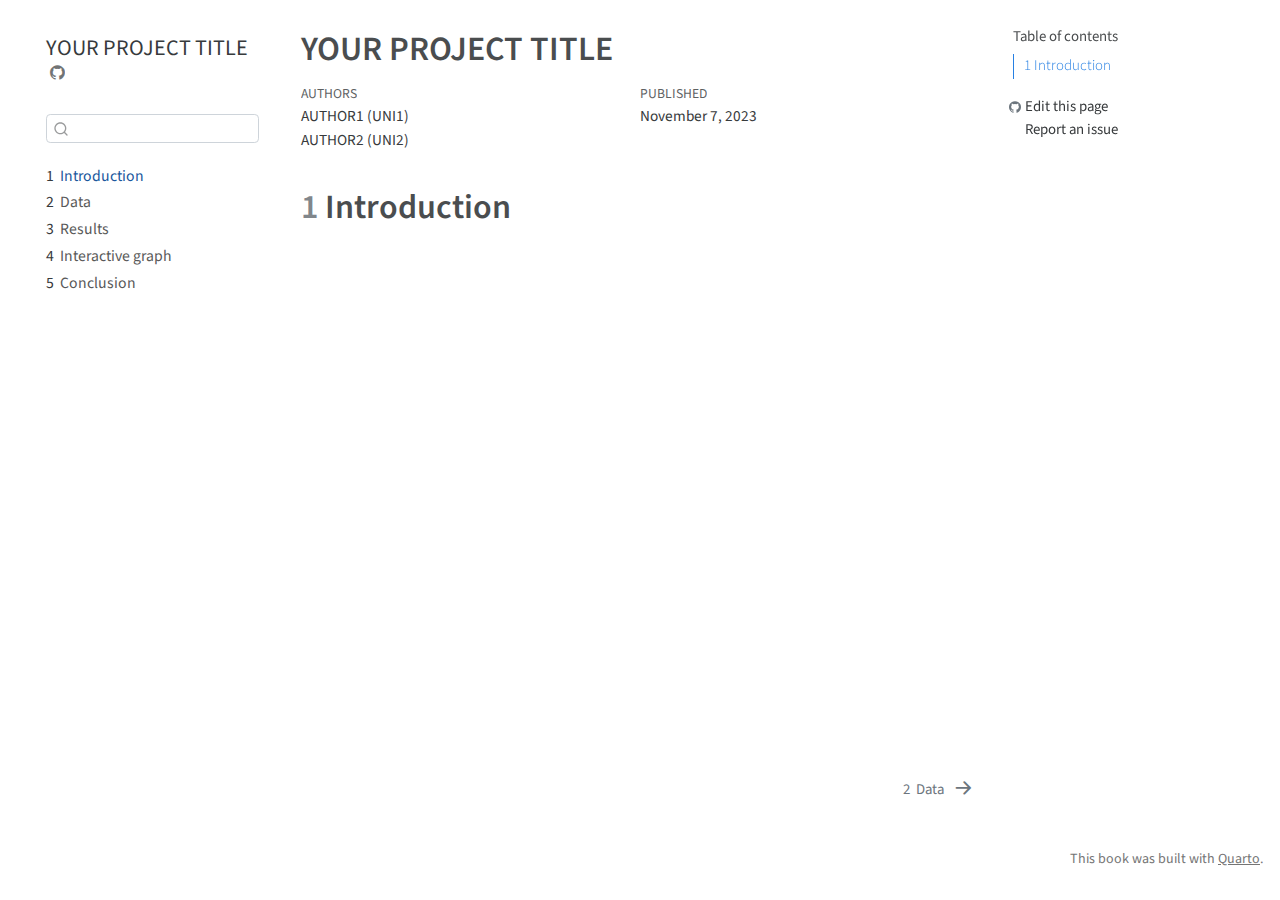
==== docs/index.html @ 38a22378 "Initial commit" ====
<!DOCTYPE html>
<html xmlns="http://www.w3.org/1999/xhtml" lang="en" xml:lang="en"><head>

<meta charset="utf-8">
<meta name="generator" content="quarto-1.3.433">

<meta name="viewport" content="width=device-width, initial-scale=1.0, user-scalable=yes">

<meta name="author" content="AUTHOR1 (UNI1)">
<meta name="author" content="AUTHOR2 (UNI2)">
<meta name="dcterms.date" content="2023-11-07">

<title>YOUR PROJECT TITLE</title>
<style>
code{white-space: pre-wrap;}
span.smallcaps{font-variant: small-caps;}
div.columns{display: flex; gap: min(4vw, 1.5em);}
div.column{flex: auto; overflow-x: auto;}
div.hanging-indent{margin-left: 1.5em; text-indent: -1.5em;}
ul.task-list{list-style: none;}
ul.task-list li input[type="checkbox"] {
  width: 0.8em;
  margin: 0 0.8em 0.2em -1em; /* quarto-specific, see https://github.com/quarto-dev/quarto-cli/issues/4556 */ 
  vertical-align: middle;
}
</style>


<script src="site_libs/quarto-nav/quarto-nav.js"></script>
<script src="site_libs/quarto-nav/headroom.min.js"></script>
<script src="site_libs/clipboard/clipboard.min.js"></script>
<script src="site_libs/quarto-search/autocomplete.umd.js"></script>
<script src="site_libs/quarto-search/fuse.min.js"></script>
<script src="site_libs/quarto-search/quarto-search.js"></script>
<meta name="quarto:offset" content="./">
<link href="./data.html" rel="next">
<script src="site_libs/quarto-html/quarto.js"></script>
<script src="site_libs/quarto-html/popper.min.js"></script>
<script src="site_libs/quarto-html/tippy.umd.min.js"></script>
<script src="site_libs/quarto-html/anchor.min.js"></script>
<link href="site_libs/quarto-html/tippy.css" rel="stylesheet">
<link href="site_libs/quarto-html/quarto-syntax-highlighting.css" rel="stylesheet" id="quarto-text-highlighting-styles">
<script src="site_libs/bootstrap/bootstrap.min.js"></script>
<link href="site_libs/bootstrap/bootstrap-icons.css" rel="stylesheet">
<link href="site_libs/bootstrap/bootstrap.min.css" rel="stylesheet" id="quarto-bootstrap" data-mode="light">
<script id="quarto-search-options" type="application/json">{
  "location": "sidebar",
  "copy-button": false,
  "collapse-after": 3,
  "panel-placement": "start",
  "type": "textbox",
  "limit": 20,
  "language": {
    "search-no-results-text": "No results",
    "search-matching-documents-text": "matching documents",
    "search-copy-link-title": "Copy link to search",
    "search-hide-matches-text": "Hide additional matches",
    "search-more-match-text": "more match in this document",
    "search-more-matches-text": "more matches in this document",
    "search-clear-button-title": "Clear",
    "search-detached-cancel-button-title": "Cancel",
    "search-submit-button-title": "Submit",
    "search-label": "Search"
  }
}</script>


</head>

<body class="nav-sidebar floating">

<div id="quarto-search-results"></div>
  <header id="quarto-header" class="headroom fixed-top">
  <nav class="quarto-secondary-nav">
    <div class="container-fluid d-flex">
      <button type="button" class="quarto-btn-toggle btn" data-bs-toggle="collapse" data-bs-target="#quarto-sidebar,#quarto-sidebar-glass" aria-controls="quarto-sidebar" aria-expanded="false" aria-label="Toggle sidebar navigation" onclick="if (window.quartoToggleHeadroom) { window.quartoToggleHeadroom(); }">
        <i class="bi bi-layout-text-sidebar-reverse"></i>
      </button>
      <nav class="quarto-page-breadcrumbs" aria-label="breadcrumb"><ol class="breadcrumb"><li class="breadcrumb-item"><a href="./index.html"><span class="chapter-number">1</span>&nbsp; <span class="chapter-title">Introduction</span></a></li></ol></nav>
      <a class="flex-grow-1" role="button" data-bs-toggle="collapse" data-bs-target="#quarto-sidebar,#quarto-sidebar-glass" aria-controls="quarto-sidebar" aria-expanded="false" aria-label="Toggle sidebar navigation" onclick="if (window.quartoToggleHeadroom) { window.quartoToggleHeadroom(); }">      
      </a>
      <button type="button" class="btn quarto-search-button" aria-label="" onclick="window.quartoOpenSearch();">
        <i class="bi bi-search"></i>
      </button>
    </div>
  </nav>
</header>
<!-- content -->
<div id="quarto-content" class="quarto-container page-columns page-rows-contents page-layout-article">
<!-- sidebar -->
  <nav id="quarto-sidebar" class="sidebar collapse collapse-horizontal sidebar-navigation floating overflow-auto">
    <div class="pt-lg-2 mt-2 text-left sidebar-header">
    <div class="sidebar-title mb-0 py-0">
      <a href="./">YOUR PROJECT TITLE</a> 
        <div class="sidebar-tools-main">
    <a href="https://github.com/YOUR_GITHUB_ACCOUNT/REPO_NAME" rel="" title="Source Code" class="quarto-navigation-tool px-1" aria-label="Source Code"><i class="bi bi-github"></i></a>
</div>
    </div>
      </div>
        <div class="mt-2 flex-shrink-0 align-items-center">
        <div class="sidebar-search">
        <div id="quarto-search" class="" title="Search"></div>
        </div>
        </div>
    <div class="sidebar-menu-container"> 
    <ul class="list-unstyled mt-1">
        <li class="sidebar-item">
  <div class="sidebar-item-container"> 
  <a href="./index.html" class="sidebar-item-text sidebar-link active">
 <span class="menu-text"><span class="chapter-number">1</span>&nbsp; <span class="chapter-title">Introduction</span></span></a>
  </div>
</li>
        <li class="sidebar-item">
  <div class="sidebar-item-container"> 
  <a href="./data.html" class="sidebar-item-text sidebar-link">
 <span class="menu-text"><span class="chapter-number">2</span>&nbsp; <span class="chapter-title">Data</span></span></a>
  </div>
</li>
        <li class="sidebar-item">
  <div class="sidebar-item-container"> 
  <a href="./results.html" class="sidebar-item-text sidebar-link">
 <span class="menu-text"><span class="chapter-number">3</span>&nbsp; <span class="chapter-title">Results</span></span></a>
  </div>
</li>
        <li class="sidebar-item">
  <div class="sidebar-item-container"> 
  <a href="./d3graph.html" class="sidebar-item-text sidebar-link">
 <span class="menu-text"><span class="chapter-number">4</span>&nbsp; <span class="chapter-title">Interactive graph</span></span></a>
  </div>
</li>
        <li class="sidebar-item">
  <div class="sidebar-item-container"> 
  <a href="./conclusion.html" class="sidebar-item-text sidebar-link">
 <span class="menu-text"><span class="chapter-number">5</span>&nbsp; <span class="chapter-title">Conclusion</span></span></a>
  </div>
</li>
    </ul>
    </div>
</nav>
<div id="quarto-sidebar-glass" data-bs-toggle="collapse" data-bs-target="#quarto-sidebar,#quarto-sidebar-glass"></div>
<!-- margin-sidebar -->
    <div id="quarto-margin-sidebar" class="sidebar margin-sidebar">
        <nav id="TOC" role="doc-toc" class="toc-active">
    <h2 id="toc-title">Table of contents</h2>
   
  <ul>
  <li><a href="#introduction" id="toc-introduction" class="nav-link active" data-scroll-target="#introduction"><span class="header-section-number">1</span> Introduction</a></li>
  </ul>
<div class="toc-actions"><div><i class="bi bi-github"></i></div><div class="action-links"><p><a href="https://github.com/YOUR_GITHUB_ACCOUNT/REPO_NAME/edit/main/index.qmd" class="toc-action">Edit this page</a></p><p><a href="https://github.com/YOUR_GITHUB_ACCOUNT/REPO_NAME/issues/new" class="toc-action">Report an issue</a></p></div></div></nav>
    </div>
<!-- main -->
<main class="content" id="quarto-document-content">

<header id="title-block-header" class="quarto-title-block default">
<div class="quarto-title">
<h1 class="title">YOUR PROJECT TITLE</h1>
</div>



<div class="quarto-title-meta">

    <div>
    <div class="quarto-title-meta-heading">Authors</div>
    <div class="quarto-title-meta-contents">
             <p>AUTHOR1 (UNI1) </p>
             <p>AUTHOR2 (UNI2) </p>
          </div>
  </div>
    
    <div>
    <div class="quarto-title-meta-heading">Published</div>
    <div class="quarto-title-meta-contents">
      <p class="date">November 7, 2023</p>
    </div>
  </div>
  
    
  </div>
  

</header>

<section id="introduction" class="level1" data-number="1">
<h1 data-number="1"><span class="header-section-number">1</span> Introduction</h1>


</section>

</main> <!-- /main -->
<script id="quarto-html-after-body" type="application/javascript">
window.document.addEventListener("DOMContentLoaded", function (event) {
  const toggleBodyColorMode = (bsSheetEl) => {
    const mode = bsSheetEl.getAttribute("data-mode");
    const bodyEl = window.document.querySelector("body");
    if (mode === "dark") {
      bodyEl.classList.add("quarto-dark");
      bodyEl.classList.remove("quarto-light");
    } else {
      bodyEl.classList.add("quarto-light");
      bodyEl.classList.remove("quarto-dark");
    }
  }
  const toggleBodyColorPrimary = () => {
    const bsSheetEl = window.document.querySelector("link#quarto-bootstrap");
    if (bsSheetEl) {
      toggleBodyColorMode(bsSheetEl);
    }
  }
  toggleBodyColorPrimary();  
  const icon = "";
  const anchorJS = new window.AnchorJS();
  anchorJS.options = {
    placement: 'right',
    icon: icon
  };
  anchorJS.add('.anchored');
  const isCodeAnnotation = (el) => {
    for (const clz of el.classList) {
      if (clz.startsWith('code-annotation-')) {                     
        return true;
      }
    }
    return false;
  }
  const clipboard = new window.ClipboardJS('.code-copy-button', {
    text: function(trigger) {
      const codeEl = trigger.previousElementSibling.cloneNode(true);
      for (const childEl of codeEl.children) {
        if (isCodeAnnotation(childEl)) {
          childEl.remove();
        }
      }
      return codeEl.innerText;
    }
  });
  clipboard.on('success', function(e) {
    // button target
    const button = e.trigger;
    // don't keep focus
    button.blur();
    // flash "checked"
    button.classList.add('code-copy-button-checked');
    var currentTitle = button.getAttribute("title");
    button.setAttribute("title", "Copied!");
    let tooltip;
    if (window.bootstrap) {
      button.setAttribute("data-bs-toggle", "tooltip");
      button.setAttribute("data-bs-placement", "left");
      button.setAttribute("data-bs-title", "Copied!");
      tooltip = new bootstrap.Tooltip(button, 
        { trigger: "manual", 
          customClass: "code-copy-button-tooltip",
          offset: [0, -8]});
      tooltip.show();    
    }
    setTimeout(function() {
      if (tooltip) {
        tooltip.hide();
        button.removeAttribute("data-bs-title");
        button.removeAttribute("data-bs-toggle");
        button.removeAttribute("data-bs-placement");
      }
      button.setAttribute("title", currentTitle);
      button.classList.remove('code-copy-button-checked');
    }, 1000);
    // clear code selection
    e.clearSelection();
  });
  function tippyHover(el, contentFn) {
    const config = {
      allowHTML: true,
      content: contentFn,
      maxWidth: 500,
      delay: 100,
      arrow: false,
      appendTo: function(el) {
          return el.parentElement;
      },
      interactive: true,
      interactiveBorder: 10,
      theme: 'quarto',
      placement: 'bottom-start'
    };
    window.tippy(el, config); 
  }
  const noterefs = window.document.querySelectorAll('a[role="doc-noteref"]');
  for (var i=0; i<noterefs.length; i++) {
    const ref = noterefs[i];
    tippyHover(ref, function() {
      // use id or data attribute instead here
      let href = ref.getAttribute('data-footnote-href') || ref.getAttribute('href');
      try { href = new URL(href).hash; } catch {}
      const id = href.replace(/^#\/?/, "");
      const note = window.document.getElementById(id);
      return note.innerHTML;
    });
  }
      let selectedAnnoteEl;
      const selectorForAnnotation = ( cell, annotation) => {
        let cellAttr = 'data-code-cell="' + cell + '"';
        let lineAttr = 'data-code-annotation="' +  annotation + '"';
        const selector = 'span[' + cellAttr + '][' + lineAttr + ']';
        return selector;
      }
      const selectCodeLines = (annoteEl) => {
        const doc = window.document;
        const targetCell = annoteEl.getAttribute("data-target-cell");
        const targetAnnotation = annoteEl.getAttribute("data-target-annotation");
        const annoteSpan = window.document.querySelector(selectorForAnnotation(targetCell, targetAnnotation));
        const lines = annoteSpan.getAttribute("data-code-lines").split(",");
        const lineIds = lines.map((line) => {
          return targetCell + "-" + line;
        })
        let top = null;
        let height = null;
        let parent = null;
        if (lineIds.length > 0) {
            //compute the position of the single el (top and bottom and make a div)
            const el = window.document.getElementById(lineIds[0]);
            top = el.offsetTop;
            height = el.offsetHeight;
            parent = el.parentElement.parentElement;
          if (lineIds.length > 1) {
            const lastEl = window.document.getElementById(lineIds[lineIds.length - 1]);
            const bottom = lastEl.offsetTop + lastEl.offsetHeight;
            height = bottom - top;
          }
          if (top !== null && height !== null && parent !== null) {
            // cook up a div (if necessary) and position it 
            let div = window.document.getElementById("code-annotation-line-highlight");
            if (div === null) {
              div = window.document.createElement("div");
              div.setAttribute("id", "code-annotation-line-highlight");
              div.style.position = 'absolute';
              parent.appendChild(div);
            }
            div.style.top = top - 2 + "px";
            div.style.height = height + 4 + "px";
            let gutterDiv = window.document.getElementById("code-annotation-line-highlight-gutter");
            if (gutterDiv === null) {
              gutterDiv = window.document.createElement("div");
              gutterDiv.setAttribute("id", "code-annotation-line-highlight-gutter");
              gutterDiv.style.position = 'absolute';
              const codeCell = window.document.getElementById(targetCell);
              const gutter = codeCell.querySelector('.code-annotation-gutter');
              gutter.appendChild(gutterDiv);
            }
            gutterDiv.style.top = top - 2 + "px";
            gutterDiv.style.height = height + 4 + "px";
          }
          selectedAnnoteEl = annoteEl;
        }
      };
      const unselectCodeLines = () => {
        const elementsIds = ["code-annotation-line-highlight", "code-annotation-line-highlight-gutter"];
        elementsIds.forEach((elId) => {
          const div = window.document.getElementById(elId);
          if (div) {
            div.remove();
          }
        });
        selectedAnnoteEl = undefined;
      };
      // Attach click handler to the DT
      const annoteDls = window.document.querySelectorAll('dt[data-target-cell]');
      for (const annoteDlNode of annoteDls) {
        annoteDlNode.addEventListener('click', (event) => {
          const clickedEl = event.target;
          if (clickedEl !== selectedAnnoteEl) {
            unselectCodeLines();
            const activeEl = window.document.querySelector('dt[data-target-cell].code-annotation-active');
            if (activeEl) {
              activeEl.classList.remove('code-annotation-active');
            }
            selectCodeLines(clickedEl);
            clickedEl.classList.add('code-annotation-active');
          } else {
            // Unselect the line
            unselectCodeLines();
            clickedEl.classList.remove('code-annotation-active');
          }
        });
      }
  const findCites = (el) => {
    const parentEl = el.parentElement;
    if (parentEl) {
      const cites = parentEl.dataset.cites;
      if (cites) {
        return {
          el,
          cites: cites.split(' ')
        };
      } else {
        return findCites(el.parentElement)
      }
    } else {
      return undefined;
    }
  };
  var bibliorefs = window.document.querySelectorAll('a[role="doc-biblioref"]');
  for (var i=0; i<bibliorefs.length; i++) {
    const ref = bibliorefs[i];
    const citeInfo = findCites(ref);
    if (citeInfo) {
      tippyHover(citeInfo.el, function() {
        var popup = window.document.createElement('div');
        citeInfo.cites.forEach(function(cite) {
          var citeDiv = window.document.createElement('div');
          citeDiv.classList.add('hanging-indent');
          citeDiv.classList.add('csl-entry');
          var biblioDiv = window.document.getElementById('ref-' + cite);
          if (biblioDiv) {
            citeDiv.innerHTML = biblioDiv.innerHTML;
          }
          popup.appendChild(citeDiv);
        });
        return popup.innerHTML;
      });
    }
  }
});
</script>
<nav class="page-navigation">
  <div class="nav-page nav-page-previous">
  </div>
  <div class="nav-page nav-page-next">
      <a href="./data.html" class="pagination-link">
        <span class="nav-page-text"><span class="chapter-number">2</span>&nbsp; <span class="chapter-title">Data</span></span> <i class="bi bi-arrow-right-short"></i>
      </a>
  </div>
</nav>
</div> <!-- /content -->
<footer class="footer">
  <div class="nav-footer">
    <div class="nav-footer-left">
      &nbsp;
    </div>   
    <div class="nav-footer-center">
      &nbsp;
    </div>
    <div class="nav-footer-right">This book was built with <a href="https://quarto.org/">Quarto</a>.</div>
  </div>
</footer>



</body></html>
---- docs/site_libs/quarto-html/tippy.css ----
.tippy-box[data-animation=fade][data-state=hidden]{opacity:0}[data-tippy-root]{max-width:calc(100vw - 10px)}.tippy-box{position:relative;background-color:#333;color:#fff;border-radius:4px;font-size:14px;line-height:1.4;white-space:normal;outline:0;transition-property:transform,visibility,opacity}.tippy-box[data-placement^=top]>.tippy-arrow{bottom:0}.tippy-box[data-placement^=top]>.tippy-arrow:before{bottom:-7px;left:0;border-width:8px 8px 0;border-top-color:initial;transform-origin:center top}.tippy-box[data-placement^=bottom]>.tippy-arrow{top:0}.tippy-box[data-placement^=bottom]>.tippy-arrow:before{top:-7px;left:0;border-width:0 8px 8px;border-bottom-color:initial;transform-origin:center bottom}.tippy-box[data-placement^=left]>.tippy-arrow{right:0}.tippy-box[data-placement^=left]>.tippy-arrow:before{border-width:8px 0 8px 8px;border-left-color:initial;right:-7px;transform-origin:center left}.tippy-box[data-placement^=right]>.tippy-arrow{left:0}.tippy-box[data-placement^=right]>.tippy-arrow:before{left:-7px;border-width:8px 8px 8px 0;border-right-color:initial;transform-origin:center right}.tippy-box[data-inertia][data-state=visible]{transition-timing-function:cubic-bezier(.54,1.5,.38,1.11)}.tippy-arrow{width:16px;height:16px;color:#333}.tippy-arrow:before{content:"";position:absolute;border-color:transparent;border-style:solid}.tippy-content{position:relative;padding:5px 9px;z-index:1}
---- docs/site_libs/quarto-html/quarto-syntax-highlighting.css ----
/* quarto syntax highlight colors */
:root {
  --quarto-hl-ot-color: #003B4F;
  --quarto-hl-at-color: #657422;
  --quarto-hl-ss-color: #20794D;
  --quarto-hl-an-color: #5E5E5E;
  --quarto-hl-fu-color: #4758AB;
  --quarto-hl-st-color: #20794D;
  --quarto-hl-cf-color: #003B4F;
  --quarto-hl-op-color: #5E5E5E;
  --quarto-hl-er-color: #AD0000;
  --quarto-hl-bn-color: #AD0000;
  --quarto-hl-al-color: #AD0000;
  --quarto-hl-va-color: #111111;
  --quarto-hl-bu-color: inherit;
  --quarto-hl-ex-color: inherit;
  --quarto-hl-pp-color: #AD0000;
  --quarto-hl-in-color: #5E5E5E;
  --quarto-hl-vs-color: #20794D;
  --quarto-hl-wa-color: #5E5E5E;
  --quarto-hl-do-color: #5E5E5E;
  --quarto-hl-im-color: #00769E;
  --quarto-hl-ch-color: #20794D;
  --quarto-hl-dt-color: #AD0000;
  --quarto-hl-fl-color: #AD0000;
  --quarto-hl-co-color: #5E5E5E;
  --quarto-hl-cv-color: #5E5E5E;
  --quarto-hl-cn-color: #8f5902;
  --quarto-hl-sc-color: #5E5E5E;
  --quarto-hl-dv-color: #AD0000;
  --quarto-hl-kw-color: #003B4F;
}

/* other quarto variables */
:root {
  --quarto-font-monospace: SFMono-Regular, Menlo, Monaco, Consolas, "Liberation Mono", "Courier New", monospace;
}

pre > code.sourceCode > span {
  color: #003B4F;
}

code span {
  color: #003B4F;
}

code.sourceCode > span {
  color: #003B4F;
}

div.sourceCode,
div.sourceCode pre.sourceCode {
  color: #003B4F;
}

code span.ot {
  color: #003B4F;
  font-style: inherit;
}

code span.at {
  color: #657422;
  font-style: inherit;
}

code span.ss {
  color: #20794D;
  font-style: inherit;
}

code span.an {
  color: #5E5E5E;
  font-style: inherit;
}

code span.fu {
  color: #4758AB;
  font-style: inherit;
}

code span.st {
  color: #20794D;
  font-style: inherit;
}

code span.cf {
  color: #003B4F;
  font-style: inherit;
}

code span.op {
  color: #5E5E5E;
  font-style: inherit;
}

code span.er {
  color: #AD0000;
  font-style: inherit;
}

code span.bn {
  color: #AD0000;
  font-style: inherit;
}

code span.al {
  color: #AD0000;
  font-style: inherit;
}

code span.va {
  color: #111111;
  font-style: inherit;
}

code span.bu {
  font-style: inherit;
}

code span.ex {
  font-style: inherit;
}

code span.pp {
  color: #AD0000;
  font-style: inherit;
}

code span.in {
  color: #5E5E5E;
  font-style: inherit;
}

code span.vs {
  color: #20794D;
  font-style: inherit;
}

code span.wa {
  color: #5E5E5E;
  font-style: italic;
}

code span.do {
  color: #5E5E5E;
  font-style: italic;
}

code span.im {
  color: #00769E;
  font-style: inherit;
}

code span.ch {
  color: #20794D;
  font-style: inherit;
}

code span.dt {
  color: #AD0000;
  font-style: inherit;
}

code span.fl {
  color: #AD0000;
  font-style: inherit;
}

code span.co {
  color: #5E5E5E;
  font-style: inherit;
}

code span.cv {
  color: #5E5E5E;
  font-style: italic;
}

code span.cn {
  color: #8f5902;
  font-style: inherit;
}

code span.sc {
  color: #5E5E5E;
  font-style: inherit;
}

code span.dv {
  color: #AD0000;
  font-style: inherit;
}

code span.kw {
  color: #003B4F;
  font-style: inherit;
}

.prevent-inlining {
  content: "</";
}

/*# sourceMappingURL=debc5d5d77c3f9108843748ff7464032.css.map */
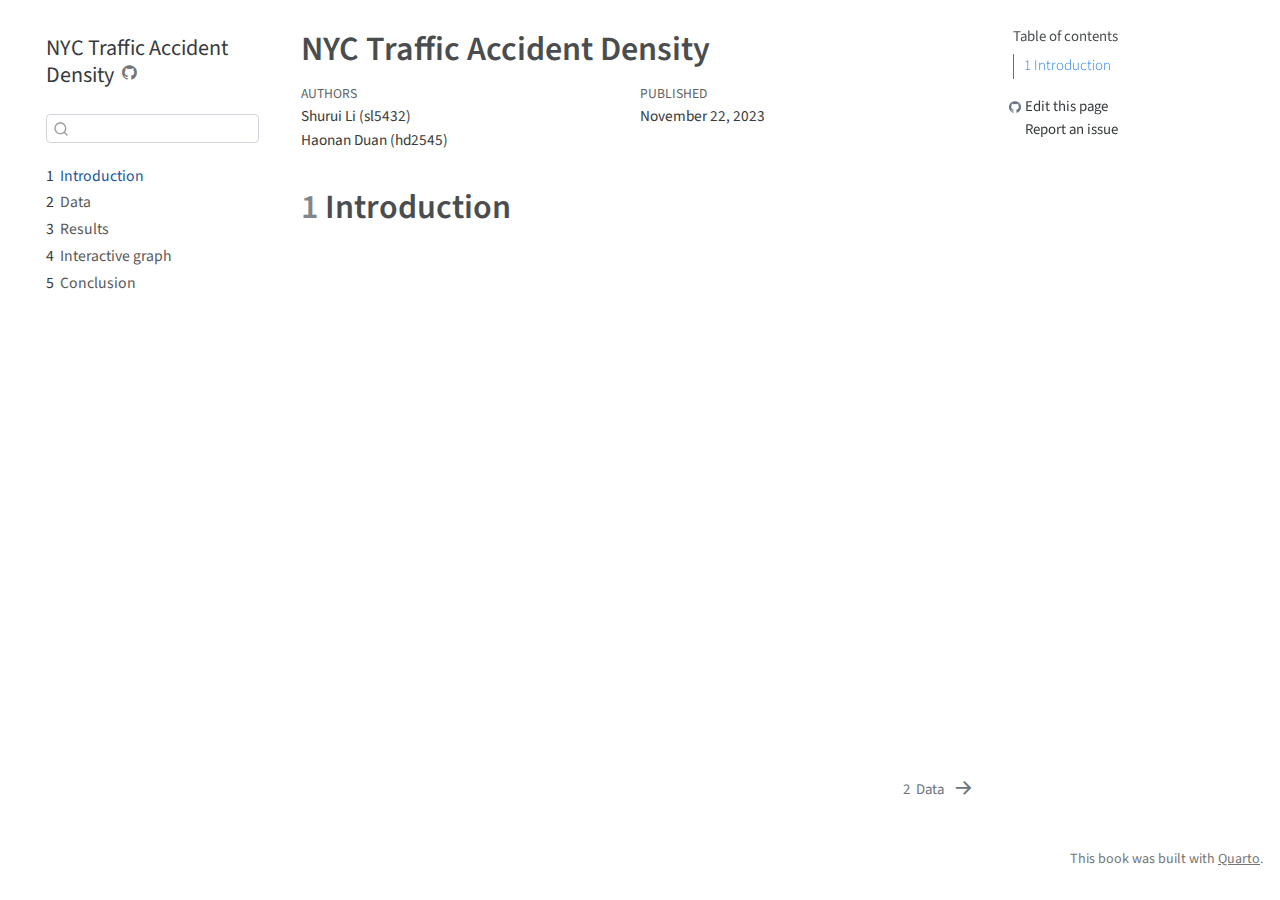
==== commit 819dd0c3: "Initial Render" ====
--- a/docs/index.html
+++ b/docs/index.html
@@ -6,11 +6,11 @@
 
 <meta name="viewport" content="width=device-width, initial-scale=1.0, user-scalable=yes">
 
-<meta name="author" content="AUTHOR1 (UNI1)">
-<meta name="author" content="AUTHOR2 (UNI2)">
-<meta name="dcterms.date" content="2023-11-07">
-
-<title>YOUR PROJECT TITLE</title>
+<meta name="author" content="Shurui Li (sl5432)">
+<meta name="author" content="Haonan Duan (hd2545)">
+<meta name="dcterms.date" content="2023-11-22">
+
+<title>NYC Traffic Accident Density</title>
 <style>
 code{white-space: pre-wrap;}
 span.smallcaps{font-variant: small-caps;}
@@ -91,9 +91,9 @@
   <nav id="quarto-sidebar" class="sidebar collapse collapse-horizontal sidebar-navigation floating overflow-auto">
     <div class="pt-lg-2 mt-2 text-left sidebar-header">
     <div class="sidebar-title mb-0 py-0">
-      <a href="./">YOUR PROJECT TITLE</a> 
+      <a href="./">NYC Traffic Accident Density</a> 
         <div class="sidebar-tools-main">
-    <a href="https://github.com/YOUR_GITHUB_ACCOUNT/REPO_NAME" rel="" title="Source Code" class="quarto-navigation-tool px-1" aria-label="Source Code"><i class="bi bi-github"></i></a>
+    <a href="https://github.com/ArixLi/NYCTrafficAccident" rel="" title="Source Code" class="quarto-navigation-tool px-1" aria-label="Source Code"><i class="bi bi-github"></i></a>
 </div>
     </div>
       </div>
@@ -146,14 +146,14 @@
   <ul>
   <li><a href="#introduction" id="toc-introduction" class="nav-link active" data-scroll-target="#introduction"><span class="header-section-number">1</span> Introduction</a></li>
   </ul>
-<div class="toc-actions"><div><i class="bi bi-github"></i></div><div class="action-links"><p><a href="https://github.com/YOUR_GITHUB_ACCOUNT/REPO_NAME/edit/main/index.qmd" class="toc-action">Edit this page</a></p><p><a href="https://github.com/YOUR_GITHUB_ACCOUNT/REPO_NAME/issues/new" class="toc-action">Report an issue</a></p></div></div></nav>
+<div class="toc-actions"><div><i class="bi bi-github"></i></div><div class="action-links"><p><a href="https://github.com/ArixLi/NYCTrafficAccident/edit/main/index.qmd" class="toc-action">Edit this page</a></p><p><a href="https://github.com/ArixLi/NYCTrafficAccident/issues/new" class="toc-action">Report an issue</a></p></div></div></nav>
     </div>
 <!-- main -->
 <main class="content" id="quarto-document-content">
 
 <header id="title-block-header" class="quarto-title-block default">
 <div class="quarto-title">
-<h1 class="title">YOUR PROJECT TITLE</h1>
+<h1 class="title">NYC Traffic Accident Density</h1>
 </div>
 
 
@@ -163,15 +163,15 @@
     <div>
     <div class="quarto-title-meta-heading">Authors</div>
     <div class="quarto-title-meta-contents">
-             <p>AUTHOR1 (UNI1) </p>
-             <p>AUTHOR2 (UNI2) </p>
+             <p>Shurui Li (sl5432) </p>
+             <p>Haonan Duan (hd2545) </p>
           </div>
   </div>
     
     <div>
     <div class="quarto-title-meta-heading">Published</div>
     <div class="quarto-title-meta-contents">
-      <p class="date">November 7, 2023</p>
+      <p class="date">November 22, 2023</p>
     </div>
   </div>
   
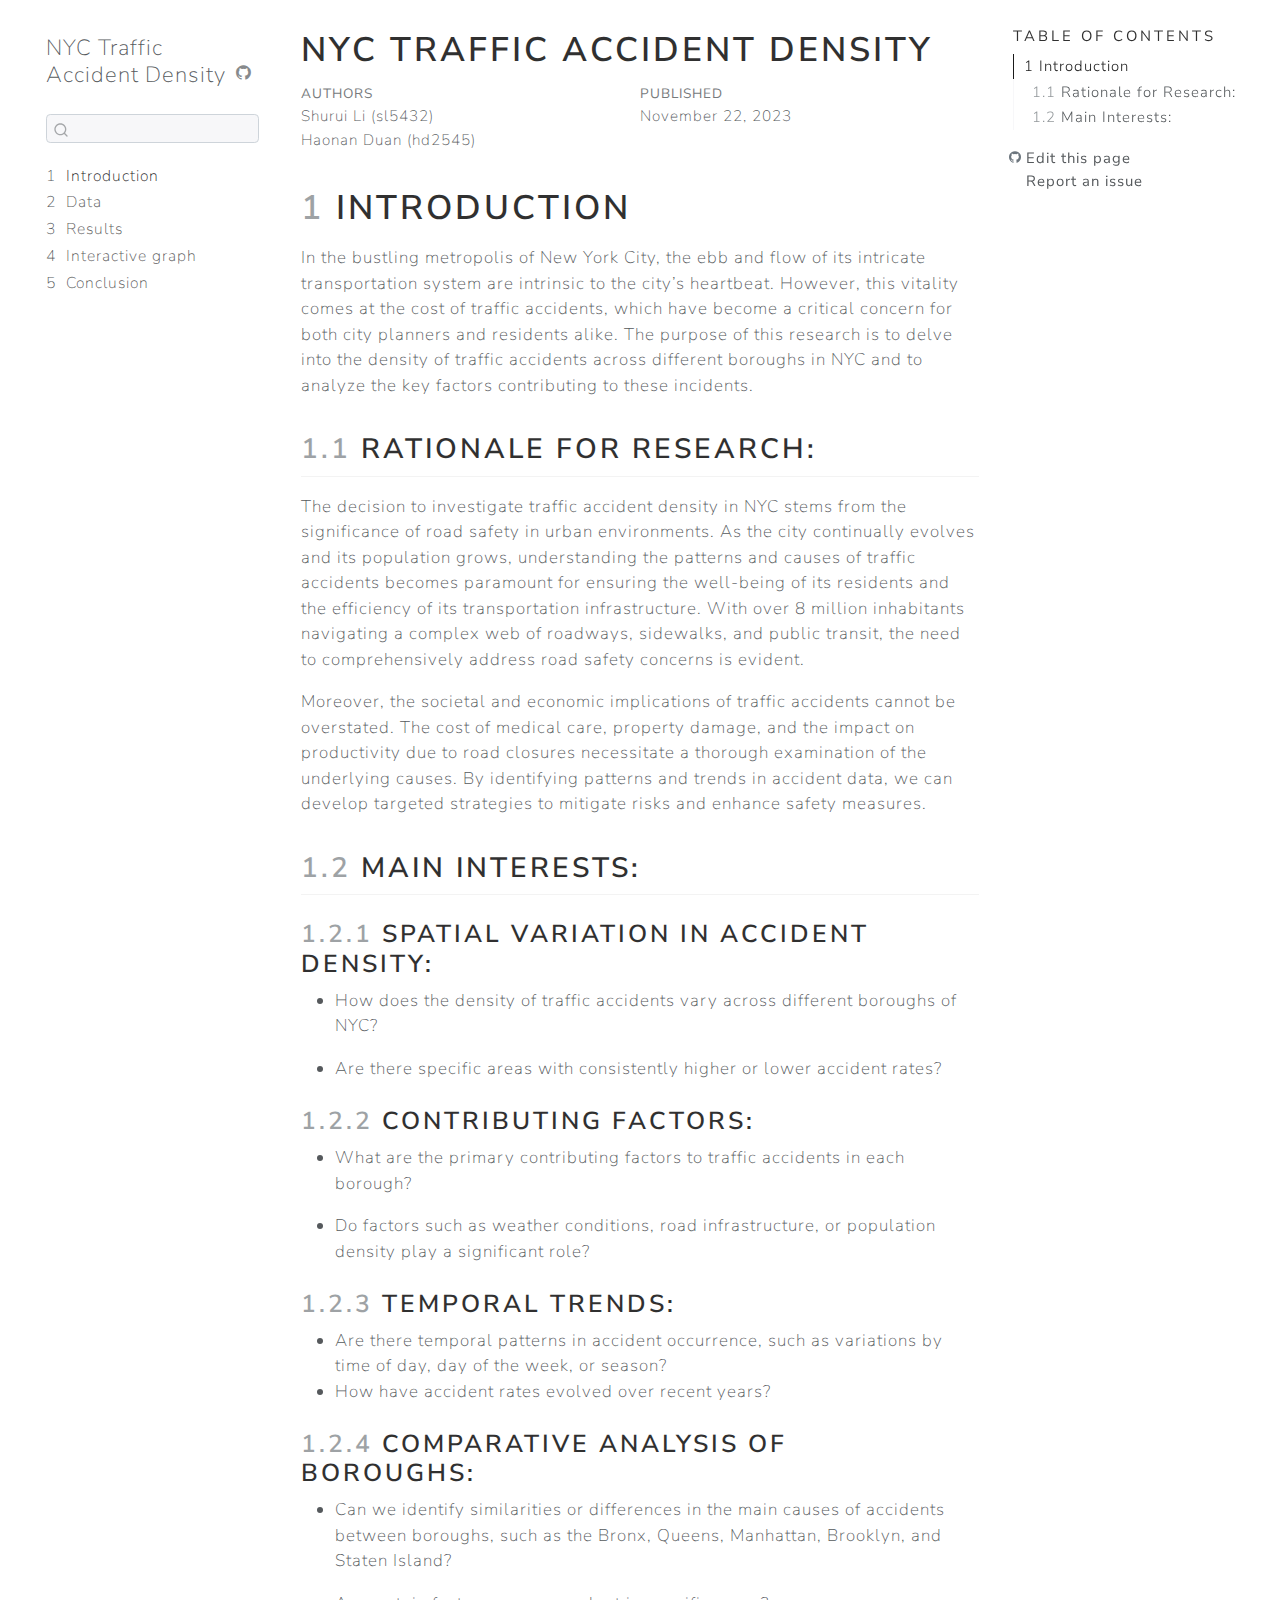
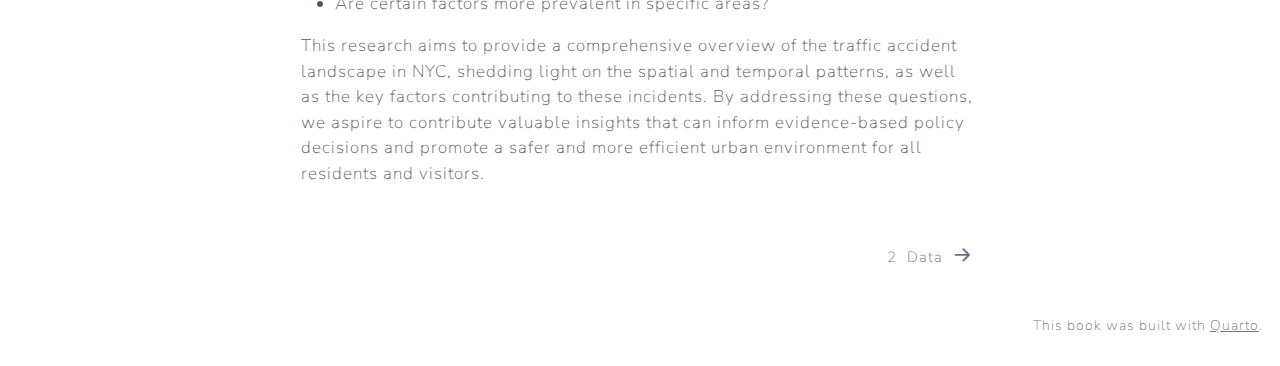
==== commit dd8019f6: "Add Introduction" ====
--- a/docs/index.html
+++ b/docs/index.html
@@ -144,7 +144,17 @@
     <h2 id="toc-title">Table of contents</h2>
    
   <ul>
-  <li><a href="#introduction" id="toc-introduction" class="nav-link active" data-scroll-target="#introduction"><span class="header-section-number">1</span> Introduction</a></li>
+  <li><a href="#introduction" id="toc-introduction" class="nav-link active" data-scroll-target="#introduction"><span class="header-section-number">1</span> Introduction</a>
+  <ul class="collapse">
+  <li><a href="#rationale-for-research" id="toc-rationale-for-research" class="nav-link" data-scroll-target="#rationale-for-research"><span class="header-section-number">1.1</span> Rationale for Research:</a></li>
+  <li><a href="#main-interests" id="toc-main-interests" class="nav-link" data-scroll-target="#main-interests"><span class="header-section-number">1.2</span> Main Interests:</a>
+  <ul class="collapse">
+  <li><a href="#spatial-variation-in-accident-density" id="toc-spatial-variation-in-accident-density" class="nav-link" data-scroll-target="#spatial-variation-in-accident-density"><span class="header-section-number">1.2.1</span> Spatial Variation in Accident Density:</a></li>
+  <li><a href="#contributing-factors" id="toc-contributing-factors" class="nav-link" data-scroll-target="#contributing-factors"><span class="header-section-number">1.2.2</span> Contributing Factors:</a></li>
+  <li><a href="#temporal-trends" id="toc-temporal-trends" class="nav-link" data-scroll-target="#temporal-trends"><span class="header-section-number">1.2.3</span> Temporal Trends:</a></li>
+  <li><a href="#comparative-analysis-of-boroughs" id="toc-comparative-analysis-of-boroughs" class="nav-link" data-scroll-target="#comparative-analysis-of-boroughs"><span class="header-section-number">1.2.4</span> Comparative Analysis of Boroughs:</a></li>
+  </ul></li>
+  </ul></li>
   </ul>
 <div class="toc-actions"><div><i class="bi bi-github"></i></div><div class="action-links"><p><a href="https://github.com/ArixLi/NYCTrafficAccident/edit/main/index.qmd" class="toc-action">Edit this page</a></p><p><a href="https://github.com/ArixLi/NYCTrafficAccident/issues/new" class="toc-action">Report an issue</a></p></div></div></nav>
     </div>
@@ -183,8 +193,46 @@
 
 <section id="introduction" class="level1" data-number="1">
 <h1 data-number="1"><span class="header-section-number">1</span> Introduction</h1>
-
-
+<p>In the bustling metropolis of New York City, the ebb and flow of its intricate transportation system are intrinsic to the city’s heartbeat. However, this vitality comes at the cost of traffic accidents, which have become a critical concern for both city planners and residents alike. The purpose of this research is to delve into the density of traffic accidents across different boroughs in NYC and to analyze the key factors contributing to these incidents.</p>
+<section id="rationale-for-research" class="level2" data-number="1.1">
+<h2 data-number="1.1" class="anchored" data-anchor-id="rationale-for-research"><span class="header-section-number">1.1</span> Rationale for Research:</h2>
+<p>The decision to investigate traffic accident density in NYC stems from the significance of road safety in urban environments. As the city continually evolves and its population grows, understanding the patterns and causes of traffic accidents becomes paramount for ensuring the well-being of its residents and the efficiency of its transportation infrastructure. With over 8 million inhabitants navigating a complex web of roadways, sidewalks, and public transit, the need to comprehensively address road safety concerns is evident.</p>
+<p>Moreover, the societal and economic implications of traffic accidents cannot be overstated. The cost of medical care, property damage, and the impact on productivity due to road closures necessitate a thorough examination of the underlying causes. By identifying patterns and trends in accident data, we can develop targeted strategies to mitigate risks and enhance safety measures.</p>
+</section>
+<section id="main-interests" class="level2" data-number="1.2">
+<h2 data-number="1.2" class="anchored" data-anchor-id="main-interests"><span class="header-section-number">1.2</span> Main Interests:</h2>
+<section id="spatial-variation-in-accident-density" class="level3" data-number="1.2.1">
+<h3 data-number="1.2.1" class="anchored" data-anchor-id="spatial-variation-in-accident-density"><span class="header-section-number">1.2.1</span> Spatial Variation in Accident Density:</h3>
+<ul>
+<li><p>How does the density of traffic accidents vary across different boroughs of NYC?</p></li>
+<li><p>Are there specific areas with consistently higher or lower accident rates?</p></li>
+</ul>
+</section>
+<section id="contributing-factors" class="level3" data-number="1.2.2">
+<h3 data-number="1.2.2" class="anchored" data-anchor-id="contributing-factors"><span class="header-section-number">1.2.2</span> Contributing Factors:</h3>
+<ul>
+<li><p>What are the primary contributing factors to traffic accidents in each borough?</p></li>
+<li><p>Do factors such as weather conditions, road infrastructure, or population density play a significant role?</p></li>
+</ul>
+</section>
+<section id="temporal-trends" class="level3" data-number="1.2.3">
+<h3 data-number="1.2.3" class="anchored" data-anchor-id="temporal-trends"><span class="header-section-number">1.2.3</span> Temporal Trends:</h3>
+<ul>
+<li>Are there temporal patterns in accident occurrence, such as variations by time of day, day of the week, or season?</li>
+<li>How have accident rates evolved over recent years?</li>
+</ul>
+</section>
+<section id="comparative-analysis-of-boroughs" class="level3" data-number="1.2.4">
+<h3 data-number="1.2.4" class="anchored" data-anchor-id="comparative-analysis-of-boroughs"><span class="header-section-number">1.2.4</span> Comparative Analysis of Boroughs:</h3>
+<ul>
+<li><p>Can we identify similarities or differences in the main causes of accidents between boroughs, such as the Bronx, Queens, Manhattan, Brooklyn, and Staten Island?</p></li>
+<li><p>Are certain factors more prevalent in specific areas?</p></li>
+</ul>
+<p>This research aims to provide a comprehensive overview of the traffic accident landscape in NYC, shedding light on the spatial and temporal patterns, as well as the key factors contributing to these incidents. By addressing these questions, we aspire to contribute valuable insights that can inform evidence-based policy decisions and promote a safer and more efficient urban environment for all residents and visitors.</p>
+
+
+</section>
+</section>
 </section>
 
 </main> <!-- /main -->
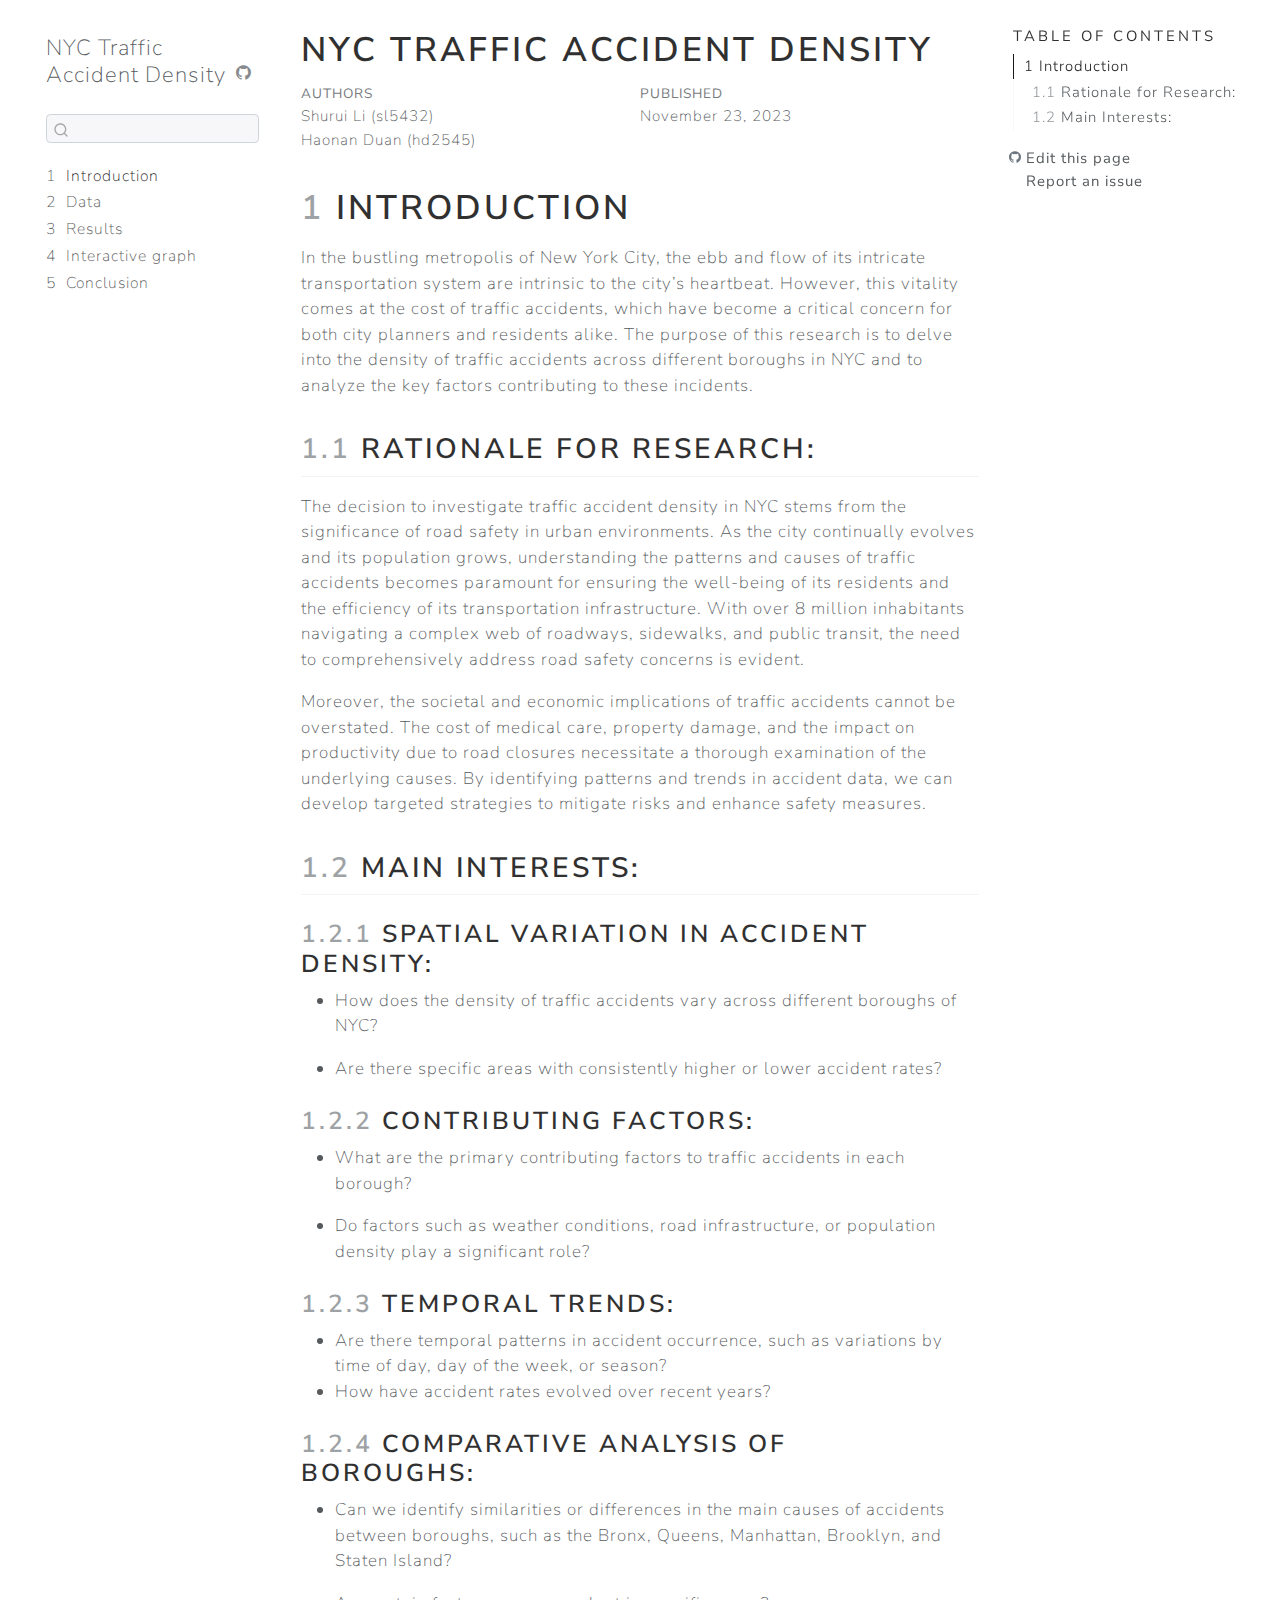
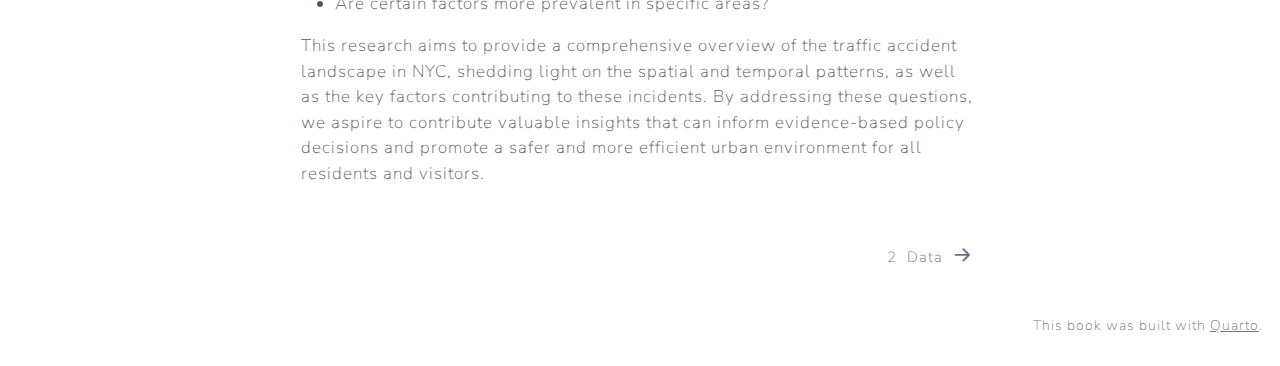
==== commit 0065290d: "Write missing data analysis." ====
--- a/docs/index.html
+++ b/docs/index.html
@@ -8,7 +8,7 @@
 
 <meta name="author" content="Shurui Li (sl5432)">
 <meta name="author" content="Haonan Duan (hd2545)">
-<meta name="dcterms.date" content="2023-11-22">
+<meta name="dcterms.date" content="2023-11-23">
 
 <title>NYC Traffic Accident Density</title>
 <style>
@@ -181,7 +181,7 @@
     <div>
     <div class="quarto-title-meta-heading">Published</div>
     <div class="quarto-title-meta-contents">
-      <p class="date">November 22, 2023</p>
+      <p class="date">November 23, 2023</p>
     </div>
   </div>
   
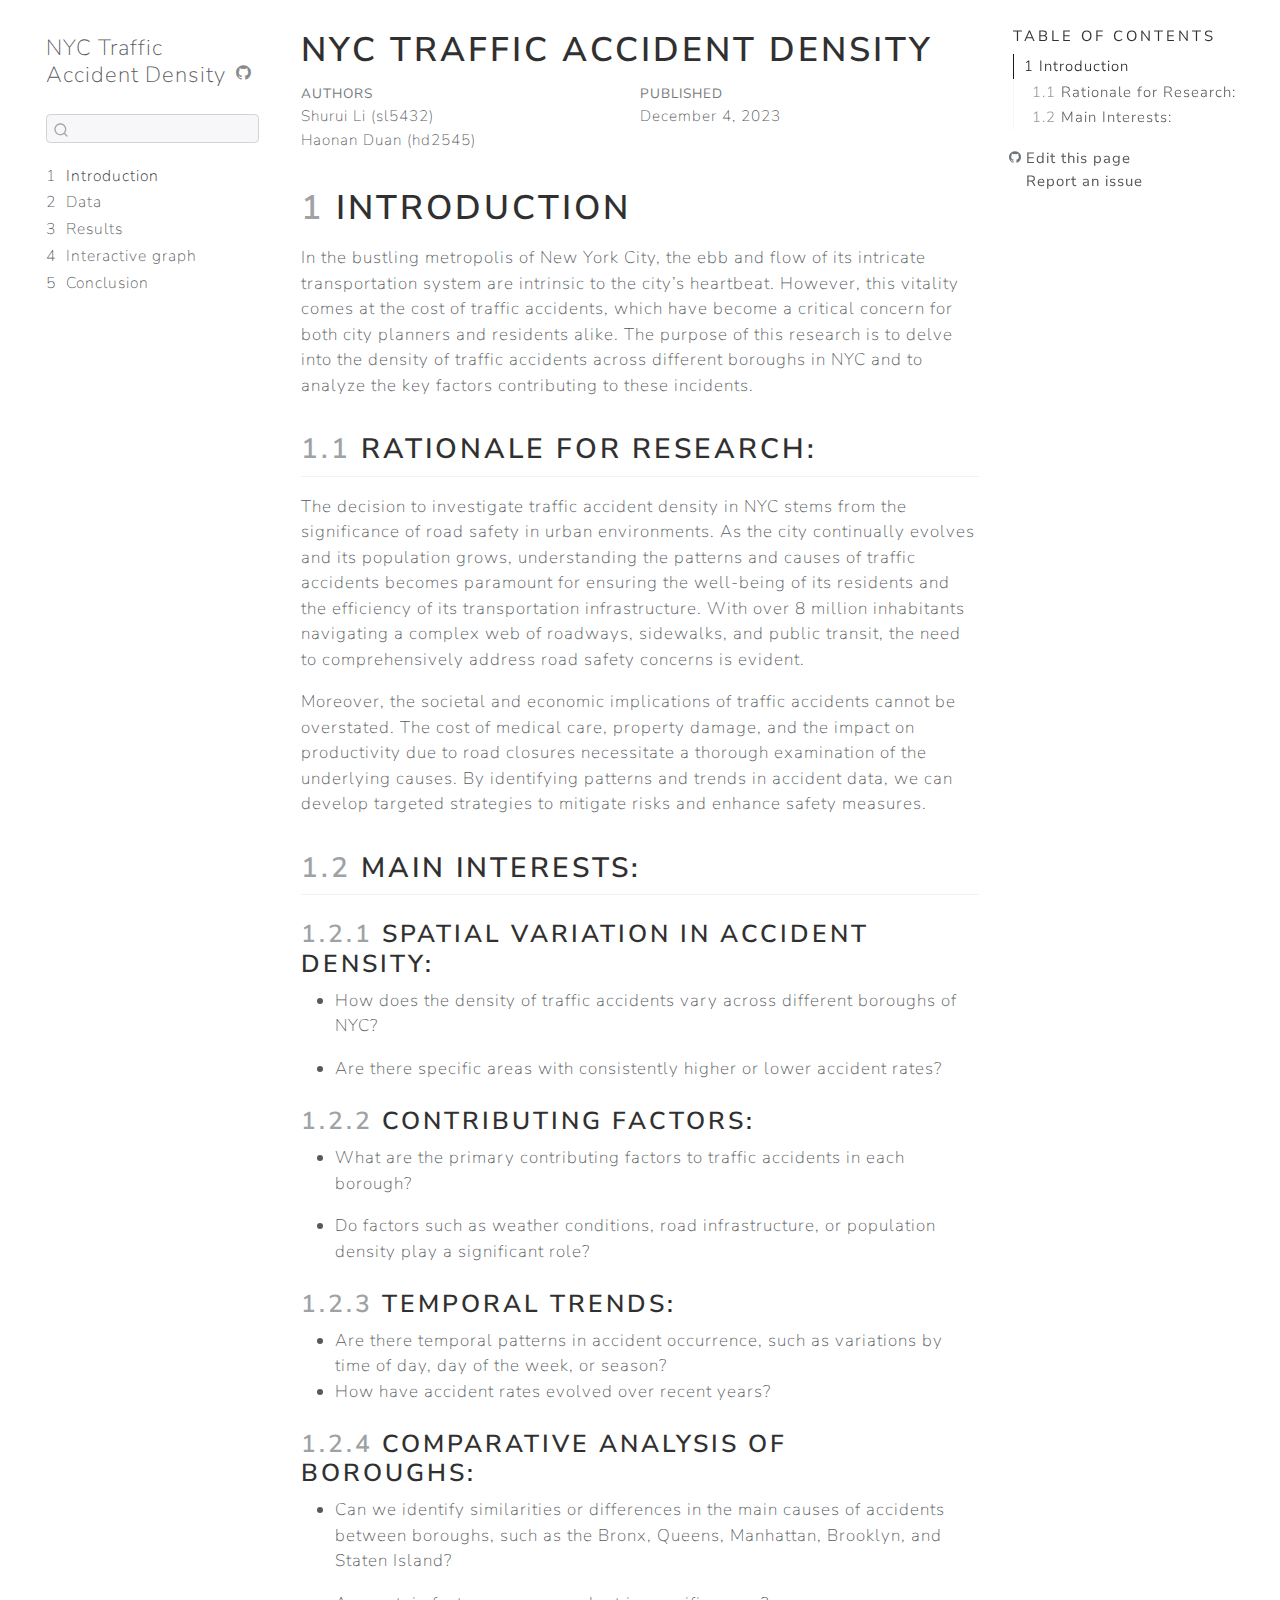
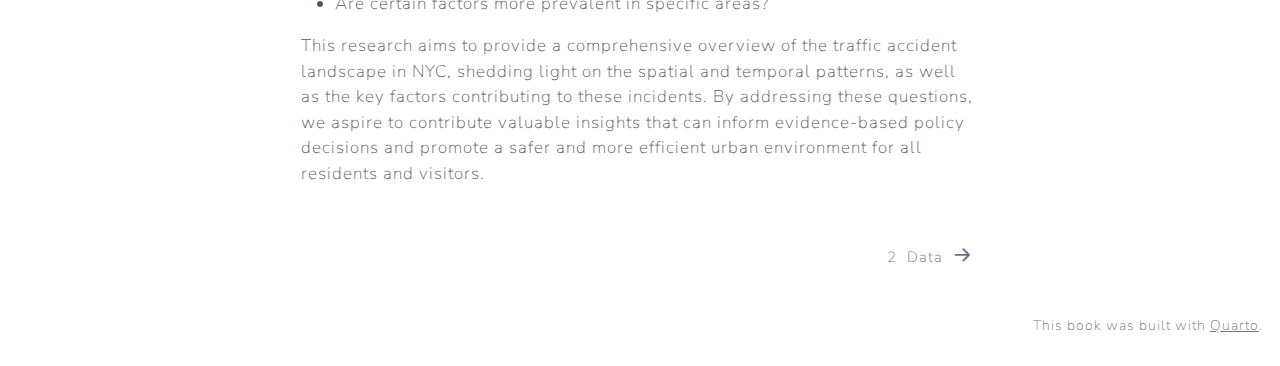
==== commit c19b3d76: "improve missing data analysis" ====
--- a/docs/index.html
+++ b/docs/index.html
@@ -8,7 +8,7 @@
 
 <meta name="author" content="Shurui Li (sl5432)">
 <meta name="author" content="Haonan Duan (hd2545)">
-<meta name="dcterms.date" content="2023-11-23">
+<meta name="dcterms.date" content="2023-12-04">
 
 <title>NYC Traffic Accident Density</title>
 <style>
@@ -181,7 +181,7 @@
     <div>
     <div class="quarto-title-meta-heading">Published</div>
     <div class="quarto-title-meta-contents">
-      <p class="date">November 23, 2023</p>
+      <p class="date">December 4, 2023</p>
     </div>
   </div>
   
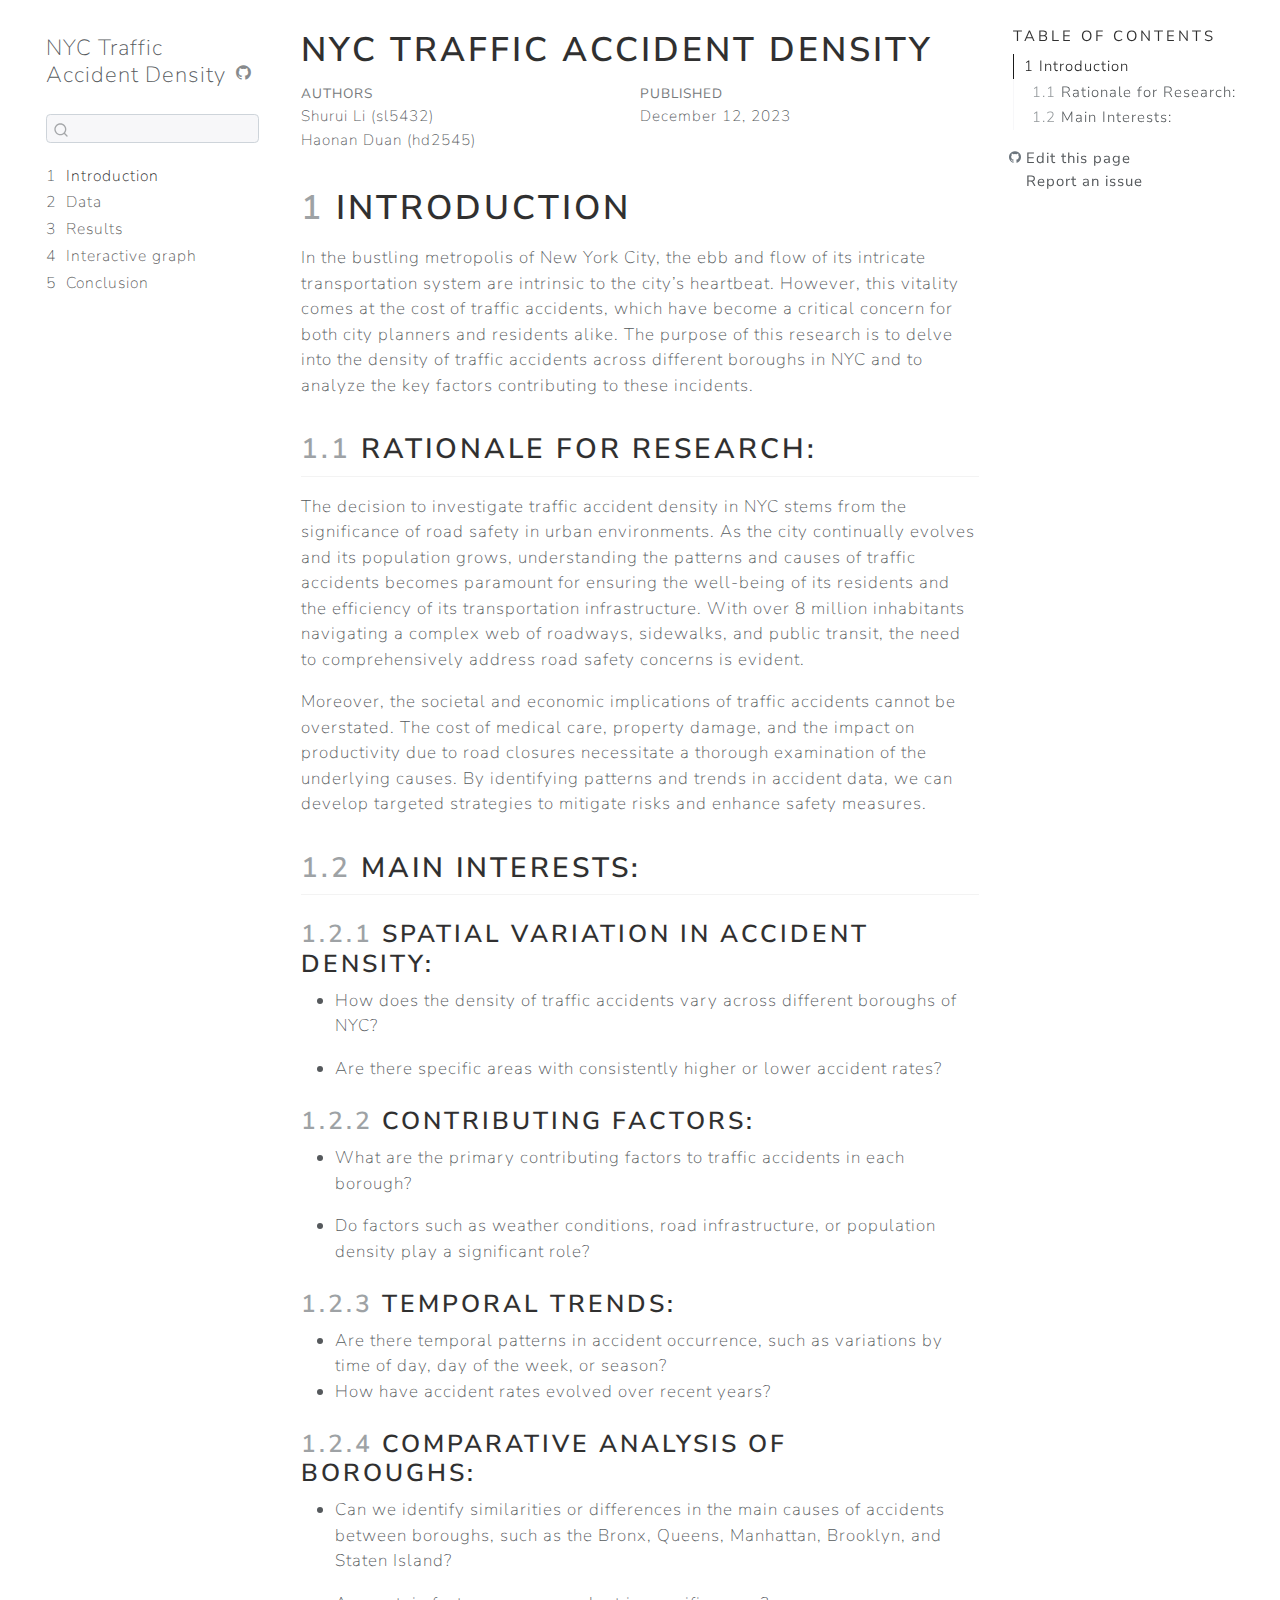
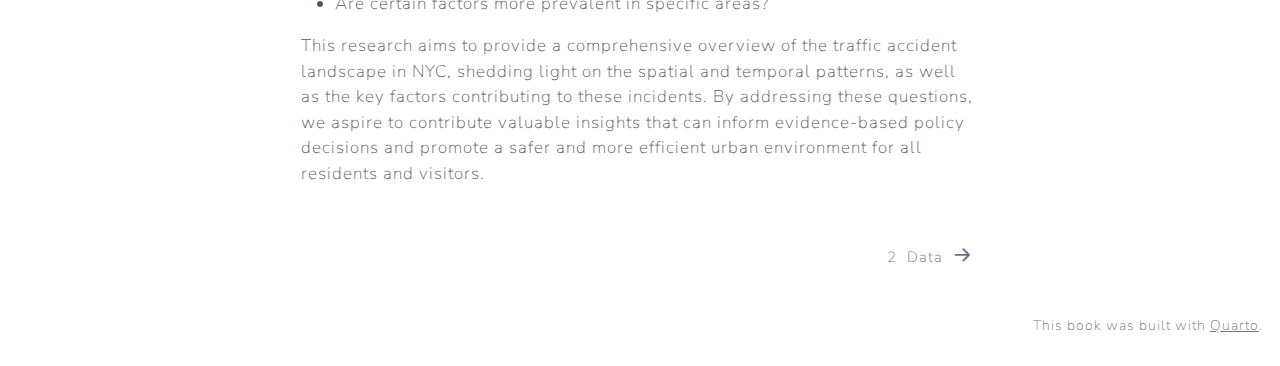
==== commit 8b9df05f: "Final Check" ====
--- a/docs/index.html
+++ b/docs/index.html
@@ -8,7 +8,7 @@
 
 <meta name="author" content="Shurui Li (sl5432)">
 <meta name="author" content="Haonan Duan (hd2545)">
-<meta name="dcterms.date" content="2023-12-04">
+<meta name="dcterms.date" content="2023-12-12">
 
 <title>NYC Traffic Accident Density</title>
 <style>
@@ -181,7 +181,7 @@
     <div>
     <div class="quarto-title-meta-heading">Published</div>
     <div class="quarto-title-meta-contents">
-      <p class="date">December 4, 2023</p>
+      <p class="date">December 12, 2023</p>
     </div>
   </div>
   
